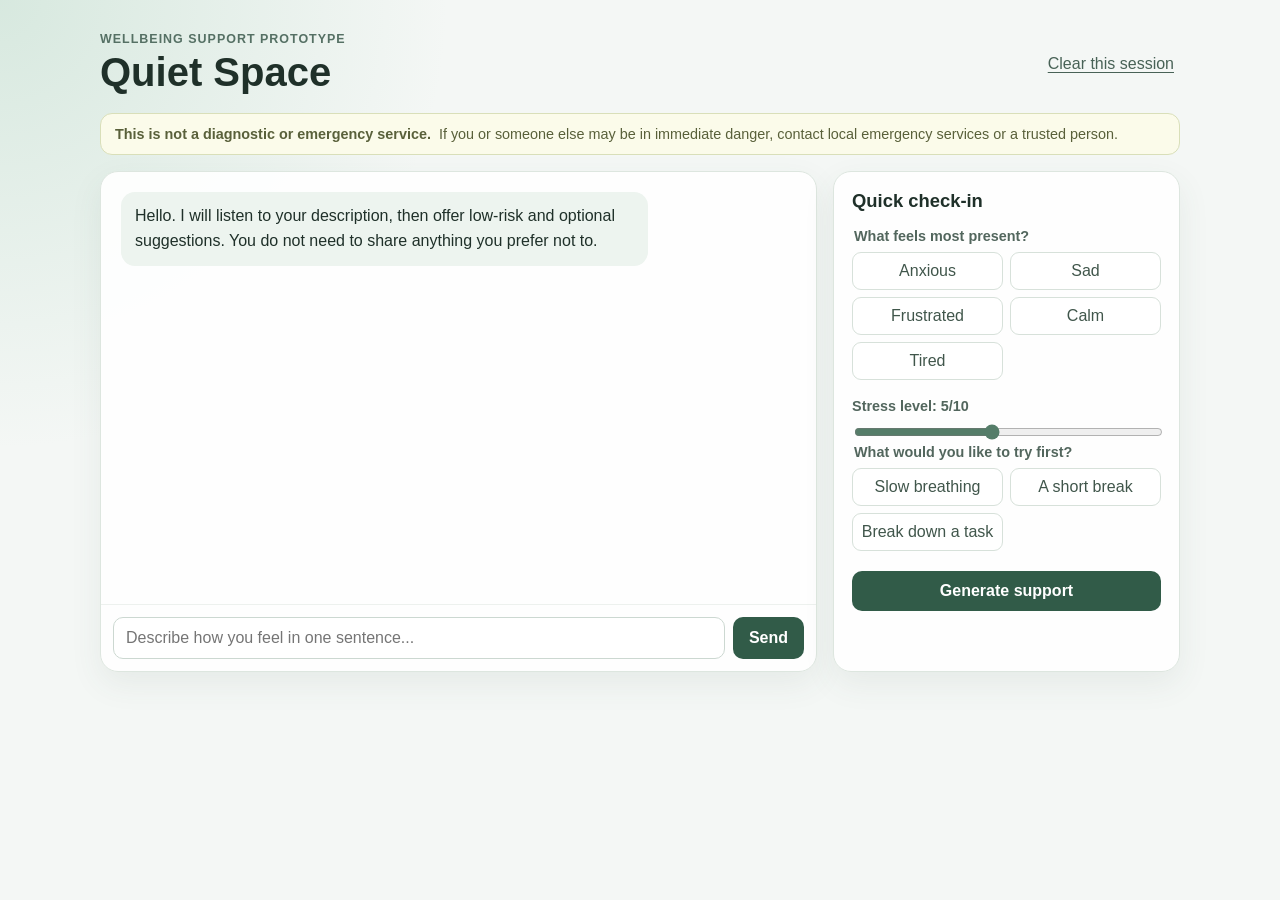
==== index.html @ 5b4cbbc3 "Add Quiet Space prototype and draft assignment report Co-authored-by: Copilot <223556219+Copilot@use" ====
<!doctype html>
<html lang="en">
  <head>
    <meta charset="UTF-8" />
    <meta name="viewport" content="width=device-width, initial-scale=1.0" />
    <meta name="theme-color" content="#f4f7f5" />
    <title>Quiet Space - Wellbeing Support Prototype</title>
    <link rel="stylesheet" href="styles.css" />
  </head>
  <body>
    <main class="app-shell">
      <header class="topbar">
        <div>
          <p class="eyebrow">Wellbeing support prototype</p>
          <h1>Quiet Space</h1>
        </div>
        <button id="resetButton" class="text-button" type="button">Clear this session</button>
      </header>

      <aside class="notice" aria-label="Safety notice">
        <strong>This is not a diagnostic or emergency service.</strong>
        <span>If you or someone else may be in immediate danger, contact local emergency services or a trusted person.</span>
      </aside>

      <section class="workspace">
        <div class="chat-panel">
          <div id="chatLog" class="chat-log" aria-live="polite"></div>

          <form id="chatForm" class="chat-form">
            <label class="sr-only" for="messageInput">Describe how you feel</label>
            <input
              id="messageInput"
              name="message"
              type="text"
              autocomplete="off"
              placeholder="Describe how you feel in one sentence..."
            />
            <button type="submit">Send</button>
          </form>
        </div>

        <aside class="check-in-panel" aria-label="Quick check-in">
          <h2>Quick check-in</h2>

          <fieldset>
            <legend>What feels most present?</legend>
            <div id="emotionOptions" class="choice-grid">
              <button type="button" data-emotion="Anxious" aria-pressed="false">Anxious</button>
              <button type="button" data-emotion="Sad" aria-pressed="false">Sad</button>
              <button type="button" data-emotion="Frustrated" aria-pressed="false">Frustrated</button>
              <button type="button" data-emotion="Calm" aria-pressed="false">Calm</button>
              <button type="button" data-emotion="Tired" aria-pressed="false">Tired</button>
            </div>
          </fieldset>

          <label class="range-label" for="stressRange">
            Stress level: <strong id="stressValue">5</strong>/10
          </label>
          <input id="stressRange" type="range" min="1" max="10" value="5" />

          <fieldset>
            <legend>What would you like to try first?</legend>
            <div id="actionOptions" class="choice-grid">
              <button type="button" data-action="Breathe" aria-pressed="false">Slow breathing</button>
              <button type="button" data-action="Rest" aria-pressed="false">A short break</button>
              <button type="button" data-action="Task" aria-pressed="false">Break down a task</button>
            </div>
          </fieldset>

          <button id="checkInButton" class="primary-button" type="button">
            Generate support
          </button>
        </aside>
      </section>

      <section id="exerciseCard" class="exercise-card" hidden>
        <div>
          <p class="eyebrow">Current exercise</p>
          <h2 id="exerciseTitle">Slow breathing</h2>
          <p id="exerciseText">Inhale for 4 seconds, pause for 2, and exhale for 6.</p>
        </div>
        <button id="exerciseButton" type="button">Start timer</button>
      </section>
    </main>

    <script src="app.js"></script>
  </body>
</html>
---- styles.css ----
:root {
  color: #1f3029;
  background: #eef3ef;
  font-family: "Segoe UI", "Microsoft YaHei", sans-serif;
  font-synthesis: none;
}

* {
  box-sizing: border-box;
}

body {
  margin: 0;
  min-width: 320px;
  min-height: 100vh;
  background:
    radial-gradient(circle at top left, rgba(180, 215, 196, 0.45), transparent 28rem),
    #f4f7f5;
}

button,
input {
  font: inherit;
}

button {
  cursor: pointer;
}

.app-shell {
  width: min(1080px, calc(100% - 32px));
  margin: 0 auto;
  padding: 32px 0;
}

.topbar {
  display: flex;
  align-items: center;
  justify-content: space-between;
  margin-bottom: 18px;
}

.topbar h1,
.exercise-card h2,
.check-in-panel h2 {
  margin: 0;
}

.topbar h1 {
  font-size: clamp(1.75rem, 4vw, 2.5rem);
}

.eyebrow {
  margin: 0 0 4px;
  color: #557064;
  font-size: 0.78rem;
  font-weight: 700;
  letter-spacing: 0.08em;
  text-transform: uppercase;
}

.text-button {
  border: 0;
  color: #486256;
  background: transparent;
  text-decoration: underline;
  text-underline-offset: 3px;
}

.notice {
  display: flex;
  gap: 8px;
  margin-bottom: 16px;
  padding: 12px 14px;
  border: 1px solid #d9dfb9;
  border-radius: 12px;
  background: #fbfbea;
  color: #59603a;
  font-size: 0.9rem;
}

.workspace {
  display: grid;
  grid-template-columns: minmax(0, 1.55fr) minmax(240px, 0.75fr);
  gap: 16px;
}

.chat-panel,
.check-in-panel,
.exercise-card {
  border: 1px solid #dde6df;
  border-radius: 18px;
  background: rgba(255, 255, 255, 0.92);
  box-shadow: 0 12px 32px rgba(59, 85, 72, 0.08);
}

.chat-panel {
  display: grid;
  grid-template-rows: minmax(360px, 48vh) auto;
  overflow: hidden;
}

.chat-log {
  overflow-y: auto;
  padding: 20px;
}

.message {
  max-width: 78%;
  margin-bottom: 12px;
  padding: 12px 14px;
  border-radius: 14px;
  line-height: 1.55;
  white-space: pre-line;
}

.message.assistant {
  margin-right: auto;
  background: #edf4ef;
}

.message.user {
  margin-left: auto;
  background: #315b48;
  color: white;
}

.chat-form {
  display: grid;
  grid-template-columns: 1fr auto;
  gap: 8px;
  padding: 12px;
  border-top: 1px solid #edf1ee;
}

.chat-form input {
  min-width: 0;
  border: 1px solid #ccd8d1;
  border-radius: 10px;
  padding: 11px 12px;
  outline: none;
}

.chat-form input:focus {
  border-color: #668b78;
  box-shadow: 0 0 0 3px rgba(102, 139, 120, 0.12);
}

.chat-form button,
.exercise-card button,
.primary-button {
  border: 0;
  border-radius: 10px;
  padding: 11px 16px;
  background: #315b48;
  color: white;
  font-weight: 700;
}

.check-in-panel {
  padding: 18px;
}

.check-in-panel h2 {
  margin-bottom: 16px;
  font-size: 1.15rem;
}

fieldset {
  margin: 0 0 18px;
  padding: 0;
  border: 0;
}

legend,
.range-label {
  display: block;
  margin-bottom: 8px;
  color: #52665d;
  font-size: 0.9rem;
  font-weight: 700;
}

.choice-grid {
  display: grid;
  grid-template-columns: repeat(2, 1fr);
  gap: 7px;
}

.choice-grid button {
  border: 1px solid #d7e1da;
  border-radius: 9px;
  padding: 9px 6px;
  background: #fff;
  color: #40564b;
}

.choice-grid button.selected {
  border-color: #668b78;
  background: #eaf2ed;
  color: #254936;
  box-shadow: inset 0 0 0 1px #668b78;
}

input[type="range"] {
  width: 100%;
  accent-color: #557d69;
}

.primary-button {
  width: 100%;
  margin-top: 2px;
}

.exercise-card {
  display: flex;
  align-items: center;
  justify-content: space-between;
  gap: 16px;
  margin-top: 16px;
  padding: 16px 18px;
}

.exercise-card[hidden] {
  display: none;
}

.exercise-card p:not(.eyebrow) {
  margin: 6px 0 0;
  color: #577065;
}

.sr-only {
  position: absolute;
  width: 1px;
  height: 1px;
  padding: 0;
  margin: -1px;
  overflow: hidden;
  clip: rect(0, 0, 0, 0);
  white-space: nowrap;
  border: 0;
}

@media (max-width: 760px) {
  .app-shell {
    width: min(100% - 20px, 1080px);
    padding-top: 18px;
  }

  .workspace {
    grid-template-columns: 1fr;
  }

  .chat-panel {
    grid-template-rows: minmax(300px, 44vh) auto;
  }

  .notice,
  .exercise-card {
    align-items: flex-start;
  }

  .notice {
    flex-direction: column;
  }

  .exercise-card {
    flex-direction: column;
  }

  .exercise-card button {
    width: 100%;
  }
}
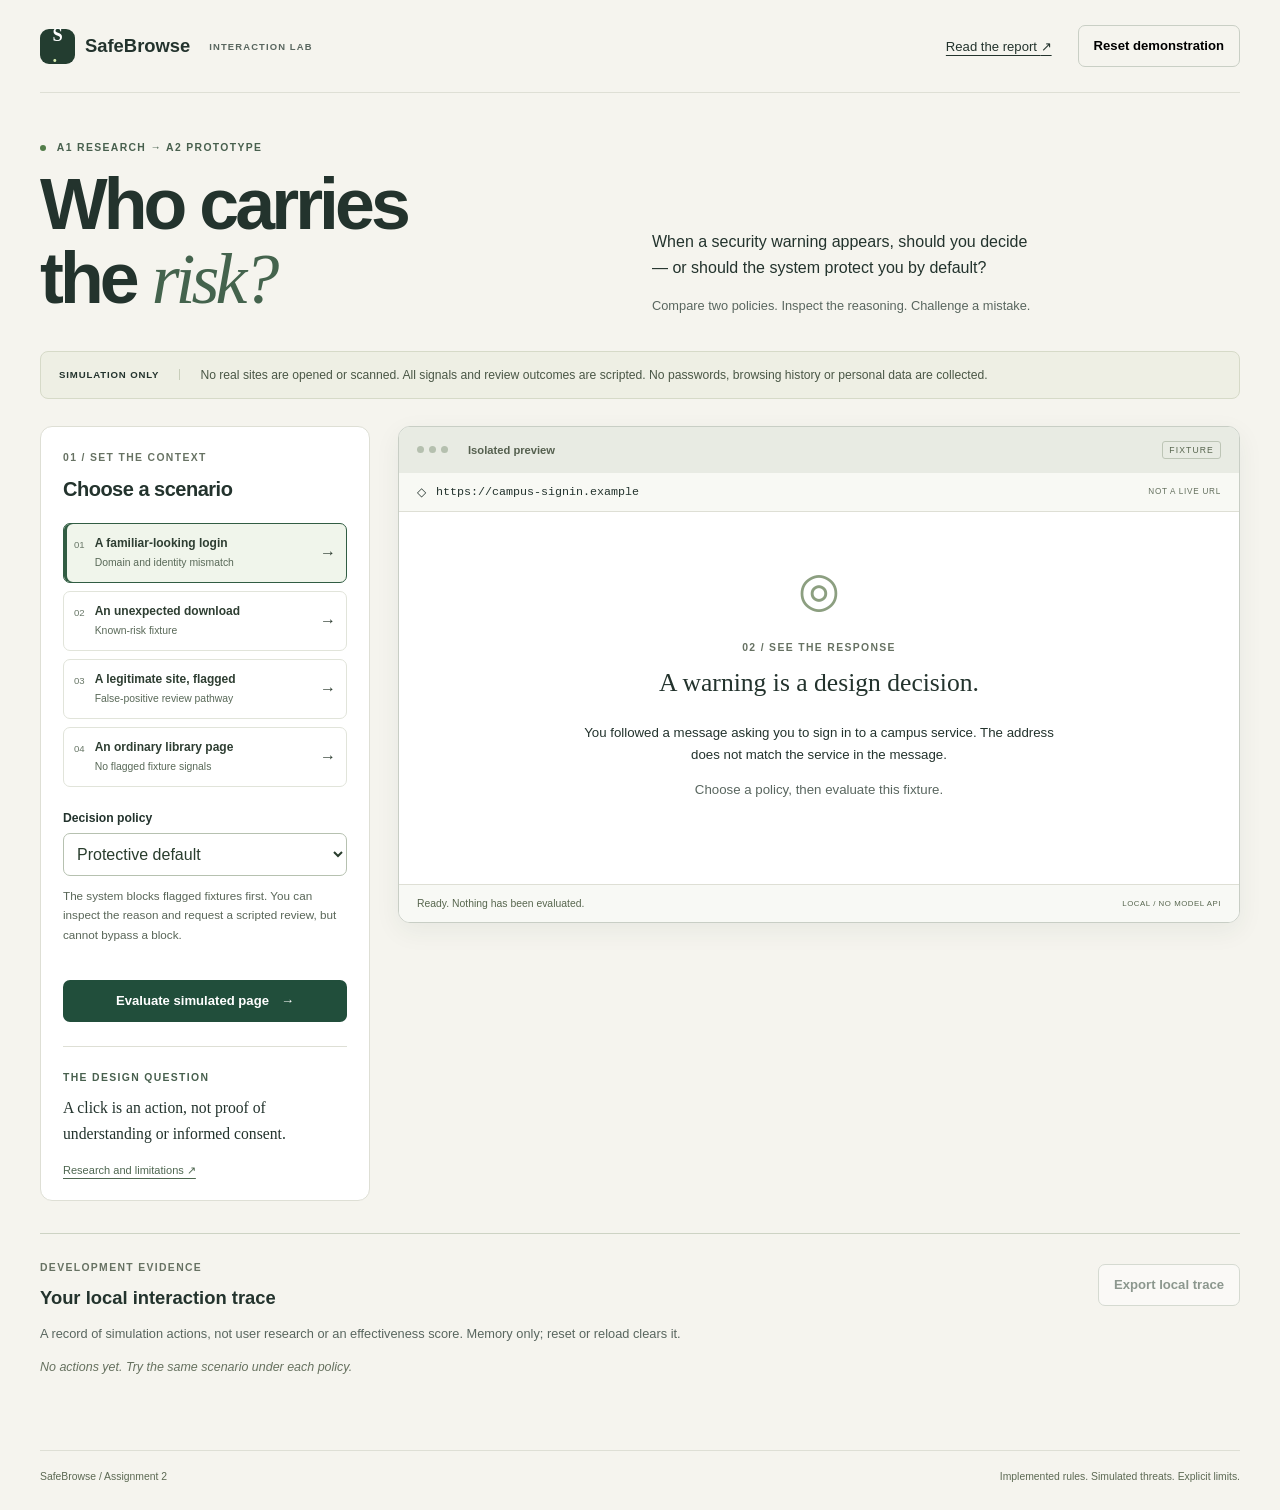
==== commit e11cdf73: "Align A2 with A1 through explainable SafeBrowse warning simulation Implement two policies, four fixt" ====
--- a/index.html
+++ b/index.html
@@ -2,87 +2,147 @@
 <html lang="en">
   <head>
     <meta charset="UTF-8" />
-    <meta name="viewport" content="width=device-width, initial-scale=1.0" />
-    <meta name="theme-color" content="#f4f7f5" />
-    <title>Quiet Space - Wellbeing Support Prototype</title>
+    <meta name="viewport" content="width=device-width, initial-scale=1" />
+    <meta name="theme-color" content="#172720" />
+    <title>SafeBrowse | Who carries the risk?</title>
+    <link rel="icon" href="data:," />
     <link rel="stylesheet" href="styles.css" />
+    <script src="app.js" defer></script>
   </head>
   <body>
-    <main class="app-shell">
-      <header class="topbar">
-        <div>
-          <p class="eyebrow">Wellbeing support prototype</p>
-          <h1>Quiet Space</h1>
+    <a class="skip-link" href="#simulation">Skip to simulation</a>
+    <header class="masthead">
+      <a class="brand" href="index.html" aria-label="SafeBrowse home">
+        <span class="brand-mark" aria-hidden="true">S<span>.</span></span>
+        SafeBrowse <span class="prototype-tag">INTERACTION LAB</span>
+      </a>
+      <nav aria-label="Project">
+        <a href="report.html">Read the report <span aria-hidden="true">&#8599;</span></a>
+        <button id="resetButton" class="button subtle" type="button">Reset demonstration</button>
+      </nav>
+    </header>
+
+    <main>
+      <section class="intro">
+        <p class="eyebrow"><span class="live-dot" aria-hidden="true"></span> A1 RESEARCH → A2 PROTOTYPE</p>
+        <h1>Who carries<br />the <em>risk?</em></h1>
+        <div class="intro-description">
+          <p>When a security warning appears, should you decide<br class="desktop-break" /> &mdash; or should the system protect you by default?</p>
+          <p class="muted">Compare two policies. Inspect the reasoning. Challenge a mistake.</p>
         </div>
-        <button id="resetButton" class="text-button" type="button">Clear this session</button>
-      </header>
+      </section>
 
-      <aside class="notice" aria-label="Safety notice">
-        <strong>This is not a diagnostic or emergency service.</strong>
-        <span>If you or someone else may be in immediate danger, contact local emergency services or a trusted person.</span>
+      <aside class="simulation-notice">
+        <span class="notice-label">SIMULATION ONLY</span>
+        <p>No real sites are opened or scanned. All signals and review outcomes are scripted.
+          No passwords, browsing history or personal data are collected.</p>
       </aside>
 
-      <section class="workspace">
-        <div class="chat-panel">
-          <div id="chatLog" class="chat-log" aria-live="polite"></div>
+      <section id="simulation" class="lab-grid" aria-label="Security warning simulation" tabindex="-1">
+        <aside class="control-panel">
+          <p class="step-label">01 / SET THE CONTEXT</p>
+          <h2>Choose a scenario</h2>
+          <div class="scenario-list" role="group" aria-label="Scenario fixtures">
+            <button type="button" class="scenario selected" data-scenario="phishing" aria-pressed="true">
+              <span class="scenario-number">01</span><span><strong>A familiar-looking login</strong><small>Domain and identity mismatch</small></span><span aria-hidden="true">&#8594;</span>
+            </button>
+            <button type="button" class="scenario" data-scenario="malware" aria-pressed="false">
+              <span class="scenario-number">02</span><span><strong>An unexpected download</strong><small>Known-risk fixture</small></span><span aria-hidden="true">&#8594;</span>
+            </button>
+            <button type="button" class="scenario" data-scenario="uncertain" aria-pressed="false">
+              <span class="scenario-number">03</span><span><strong>A legitimate site, flagged</strong><small>False-positive review pathway</small></span><span aria-hidden="true">&#8594;</span>
+            </button>
+            <button type="button" class="scenario" data-scenario="benign" aria-pressed="false">
+              <span class="scenario-number">04</span><span><strong>An ordinary library page</strong><small>No flagged fixture signals</small></span><span aria-hidden="true">&#8594;</span>
+            </button>
+          </div>
+          <label for="policySelect" class="field-label">Decision policy</label>
+          <select id="policySelect">
+            <option value="protective">Protective default</option>
+            <option value="guided">Guided user choice</option>
+          </select>
+          <p id="policyDescription" class="policy-description"></p>
+          <button id="evaluateButton" type="button" class="button primary wide">Evaluate simulated page <span aria-hidden="true">&#8594;</span></button>
+          <div class="research-note">
+            <span class="eyebrow">THE DESIGN QUESTION</span>
+            <p>A click is an action, not proof of understanding or informed consent.</p>
+            <a href="report.html#references">Research and limitations &#8599;</a>
+          </div>
+        </aside>
 
-          <form id="chatForm" class="chat-form">
-            <label class="sr-only" for="messageInput">Describe how you feel</label>
-            <input
-              id="messageInput"
-              name="message"
-              type="text"
-              autocomplete="off"
-              placeholder="Describe how you feel in one sentence..."
-            />
-            <button type="submit">Send</button>
-          </form>
+        <div class="simulation-column">
+          <section class="browser-frame" aria-label="Simulated browser">
+            <div class="browser-chrome">
+              <div class="window-dots" aria-hidden="true"><i></i><i></i><i></i></div>
+              <span class="browser-tab">Isolated preview</span>
+              <span class="fixture-badge">FIXTURE</span>
+            </div>
+            <div class="address-row"><span aria-hidden="true">&#9671;</span><span id="simulatedUrl"></span><span class="address-label">NOT A LIVE URL</span></div>
+            <div class="browser-content">
+              <div id="idlePanel" class="idle-panel">
+                <span class="large-symbol" aria-hidden="true">&#9678;</span>
+                <p class="step-label">02 / SEE THE RESPONSE</p>
+                <h2>A warning is a design decision.</h2>
+                <p id="scenarioTask"></p>
+                <p class="muted">Choose a policy, then evaluate this fixture.</p>
+              </div>
+              <section id="decisionPanel" class="decision" aria-labelledby="decisionTitle" hidden>
+                <span id="decisionBadge" class="decision-badge"></span>
+                <h2 id="decisionTitle" tabindex="-1"></h2>
+                <p id="decisionSummary"></p>
+                <details id="reasonDetails">
+                  <summary>Why this decision?</summary>
+                  <p id="ruleExplanation"></p>
+                  <ul id="evidenceList"></ul>
+                  <p class="muted">Fixture signals are authored examples, not live security evidence. No confidence score is inferred.</p>
+                </details>
+                <div id="decisionActions" class="action-row"></div>
+              </section>
+              <section id="reviewPanel" class="review-panel" aria-label="Simulated review" hidden>
+                <p class="step-label">RECOURSE / SCRIPTED, NOT A LIVE SERVICE</p>
+                <h3 id="reviewStatus" tabindex="-1"></h3>
+                <p id="reviewExplanation"></p>
+                <div id="reviewActions" class="action-row"></div>
+              </section>
+              <section id="preview" class="preview-panel" aria-label="Internal page preview" hidden>
+                <span class="decision-badge safe">INTERNAL PREVIEW ONLY</span>
+                <h3 id="previewTitle"></h3>
+                <p id="previewText"></p>
+                <p class="muted">No real website is opened. No login, download or external connection is available.</p>
+              </section>
+            </div>
+            <div class="browser-footer"><span id="statusLine" role="status">Ready. Nothing has been evaluated.</span><span>LOCAL / NO MODEL API</span></div>
+          </section>
+
+          <section id="understandingPanel" class="understanding-panel" aria-labelledby="understandingTitle" hidden>
+            <div class="section-heading"><span class="step-label">03 / REFLECT, NOT JUST CLICK</span><span class="optional-tag">OPTIONAL</span></div>
+            <h2 id="understandingTitle">What does this decision tell you?</h2>
+            <form id="understandingForm">
+              <fieldset>
+                <legend class="sr-only">Choose the best explanation</legend>
+                <label><input type="radio" name="understanding" value="careless" /> It proves the visitor was careless.</label>
+                <label><input type="radio" name="understanding" value="fixture" /> A fixture rule flagged a risk; this is not proof of harm.</label>
+                <label><input type="radio" name="understanding" value="guarantee" /> The system can guarantee whether a website is safe.</label>
+              </fieldset>
+              <button type="submit" class="button secondary">Check understanding</button>
+            </form>
+            <p id="understandingFeedback" role="status"></p>
+            <p class="muted">This demonstrates feedback design, not a validated measure of comprehension. You can always return to safety without answering.</p>
+          </section>
         </div>
-
-        <aside class="check-in-panel" aria-label="Quick check-in">
-          <h2>Quick check-in</h2>
-
-          <fieldset>
-            <legend>What feels most present?</legend>
-            <div id="emotionOptions" class="choice-grid">
-              <button type="button" data-emotion="Anxious" aria-pressed="false">Anxious</button>
-              <button type="button" data-emotion="Sad" aria-pressed="false">Sad</button>
-              <button type="button" data-emotion="Frustrated" aria-pressed="false">Frustrated</button>
-              <button type="button" data-emotion="Calm" aria-pressed="false">Calm</button>
-              <button type="button" data-emotion="Tired" aria-pressed="false">Tired</button>
-            </div>
-          </fieldset>
-
-          <label class="range-label" for="stressRange">
-            Stress level: <strong id="stressValue">5</strong>/10
-          </label>
-          <input id="stressRange" type="range" min="1" max="10" value="5" />
-
-          <fieldset>
-            <legend>What would you like to try first?</legend>
-            <div id="actionOptions" class="choice-grid">
-              <button type="button" data-action="Breathe" aria-pressed="false">Slow breathing</button>
-              <button type="button" data-action="Rest" aria-pressed="false">A short break</button>
-              <button type="button" data-action="Task" aria-pressed="false">Break down a task</button>
-            </div>
-          </fieldset>
-
-          <button id="checkInButton" class="primary-button" type="button">
-            Generate support
-          </button>
-        </aside>
       </section>
 
-      <section id="exerciseCard" class="exercise-card" hidden>
-        <div>
-          <p class="eyebrow">Current exercise</p>
-          <h2 id="exerciseTitle">Slow breathing</h2>
-          <p id="exerciseText">Inhale for 4 seconds, pause for 2, and exhale for 6.</p>
+      <section class="trace-panel" aria-labelledby="traceTitle">
+        <div class="section-heading">
+          <div><p class="step-label">DEVELOPMENT EVIDENCE</p><h2 id="traceTitle">Your local interaction trace</h2></div>
+          <button id="exportButton" class="button secondary" type="button" disabled>Export local trace</button>
         </div>
-        <button id="exerciseButton" type="button">Start timer</button>
+        <p class="muted">A record of simulation actions, not user research or an effectiveness score. Memory only; reset or reload clears it.</p>
+        <p id="emptyTrace">No actions yet. Try the same scenario under each policy.</p>
+        <ol id="eventList" class="event-list" aria-label="Simulation events"></ol>
       </section>
+      <noscript><p class="simulation-notice">JavaScript is required for this local simulation. The report remains readable without it.</p></noscript>
     </main>
-
-    <script src="app.js"></script>
+    <footer class="page-footer"><span>SafeBrowse / Assignment 2</span><span>Implemented rules. Simulated threats. Explicit limits.</span></footer>
   </body>
 </html>
--- a/styles.css
+++ b/styles.css
@@ -1,275 +1,156 @@
 :root {
-  color: #1f3029;
-  background: #eef3ef;
-  font-family: "Segoe UI", "Microsoft YaHei", sans-serif;
+  font-family: "Segoe UI", Arial, sans-serif;
+  color: #23332d;
+  background: #f5f4ee;
   font-synthesis: none;
+  --green: #214e3b;
+  --muted: #59665f;
+  --line: #dedfd5;
 }
-
-* {
-  box-sizing: border-box;
+* { box-sizing: border-box; }
+[hidden] { display: none !important; }
+body { margin: 0; min-width: 320px; }
+button, select, input { font: inherit; }
+button, select, summary { cursor: pointer; }
+a { color: inherit; text-underline-offset: 4px; }
+button, a, select, input, summary { -webkit-tap-highlight-color: transparent; }
+:focus-visible { outline: 3px solid #5368bc; outline-offset: 4px; }
+h1, h2, h3, p { margin-top: 0; }
+h2 { font-size: 1.15rem; line-height: 1.35; }
+p { line-height: 1.65; }
+.masthead, main, .page-footer { width: min(1280px, calc(100% - 80px)); margin-inline: auto; }
+.masthead { display: flex; justify-content: space-between; align-items: center; padding-block: 25px; border-bottom: 1px solid var(--line); gap: 20px; }
+.brand { display: flex; align-items: center; gap: 10px; text-decoration: none; font-size: 1.15rem; font-weight: 750; }
+.brand-mark { display: grid; place-content: center; background: #233d30; color: #fff; width: 35px; height: 35px; border-radius: 9px; font-family: Georgia, serif; }
+.brand-mark span { display: inline; color: #d7ecb1; }
+.prototype-tag { margin-left: 9px; color: var(--muted); font-size: .59rem; letter-spacing: .12em; font-weight: 600; }
+nav { display: flex; align-items: center; gap: 26px; font-size: .82rem; }
+.button { display: inline-flex; align-items: center; justify-content: center; gap: 12px; min-height: 42px; padding: 10px 15px; border: 1px solid transparent; border-radius: 7px; font-size: .82rem; font-weight: 650; line-height: 1.4; text-align: center; }
+.primary { background: var(--green); color: #fff; }
+.primary:hover { background: #173c2c; }
+.secondary { background: #fff; border-color: #b7c1b6; color: #263d30; }
+.secondary:hover { background: #f0f3eb; }
+.subtle { background: transparent; border-color: #c9cfc5; }
+.button:disabled { opacity: .5; cursor: not-allowed; }
+.wide { width: 100%; }
+.intro { display: grid; grid-template-columns: 1fr 1fr; column-gap: 24px; padding: 46px 0 34px; align-items: end; }
+.eyebrow, .step-label { font-size: .65rem; font-weight: 700; letter-spacing: .13em; }
+.eyebrow { grid-column: 1 / -1; color: #48604e; }
+.live-dot { display: inline-block; width: 6px; height: 6px; background: #527d49; border-radius: 50%; margin-right: 7px; }
+h1 { font-size: clamp(3rem, 5.6vw, 5rem); letter-spacing: -.055em; line-height: 1.04; font-weight: 550; margin-bottom: 0; }
+h1 em { font-family: Georgia, serif; font-weight: 400; color: #44634d; }
+.intro-description { padding-bottom: 1px; }
+.intro-description > p:first-child { font-size: 1rem; line-height: 1.6; margin-bottom: 14px; }
+.muted { color: var(--muted); font-size: .8rem; }
+.intro-description .muted { margin: 0; }
+.simulation-notice { display: flex; gap: 20px; align-items: center; border: 1px solid #d6dac8; background: #eeefe4; border-radius: 8px; padding: 13px 18px; margin-bottom: 27px; }
+.simulation-notice p { margin: 0; color: #4a5746; font-size: .76rem; }
+.notice-label { flex-shrink: 0; font-size: .6rem; letter-spacing: .09em; font-weight: 800; border-right: 1px solid #c8ceba; padding-right: 20px; }
+.lab-grid { display: grid; grid-template-columns: 330px minmax(0, 1fr); gap: 28px; align-items: start; scroll-margin-top: 20px; }
+.control-panel { padding: 22px; background: #fff; border: 1px solid var(--line); border-radius: 12px; }
+.step-label { color: #677263; margin-bottom: 10px; }
+.control-panel h2 { font-size: 1.25rem; margin-bottom: 20px; letter-spacing: -.025em; }
+.scenario-list { display: grid; gap: 8px; }
+.scenario { display: flex; align-items: center; gap: 10px; text-align: left; width: 100%; border: 1px solid #e1e4da; border-radius: 7px; background: #fff; color: #2e3e32; padding: 12px 10px; }
+.scenario:hover { background: #f7f8f3; }
+.scenario.selected { border-color: #315d43; background: #f0f5eb; box-shadow: inset 3px 0 #315d43; }
+.scenario-number { font-size: .6rem; color: #6a7969; align-self: flex-start; margin-top: 3px; }
+.scenario strong { font-size: .75rem; font-weight: 650; display: block; }
+.scenario small { font-size: .65rem; color: #596958; display: block; margin-top: 5px; line-height: 1.45; }
+.scenario > span:last-child { margin-left: auto; }
+.field-label { display: block; font-size: .76rem; font-weight: 650; margin: 24px 0 8px; }
+select { width: 100%; padding: 11px 9px; border: 1px solid #b6c1b0; border-radius: 7px; color: #293d2d; background: white; }
+.policy-description { font-size: .73rem; color: #596658; min-height: 77px; margin: 10px 0 17px; }
+.research-note { border-top: 1px solid var(--line); margin-top: 24px; padding-top: 20px; }
+.research-note p { font-family: Georgia, serif; font-size: .98rem; margin: 10px 0 13px; }
+.research-note a { font-size: .69rem; color: #4e6750; }
+.simulation-column { min-width: 0; }
+.browser-frame { border: 1px solid #c8cec5; border-radius: 12px; overflow: hidden; background: #fff; box-shadow: 0 8px 26px #213c2910; }
+.browser-chrome { display: flex; align-items: center; gap: 20px; padding: 14px 18px; background: #e8ebe3; }
+.window-dots { display: flex; gap: 5px; }
+.window-dots i { width: 7px; height: 7px; border-radius: 50%; background: #b5c0af; }
+.browser-tab { font-size: .7rem; font-weight: 650; color: #55604f; }
+.fixture-badge { margin-left: auto; font-size: .54rem; letter-spacing: .13em; color: #58664f; border: 1px solid #bdc5b6; padding: 3px 6px; border-radius: 3px; }
+.address-row { display: flex; align-items: center; gap: 10px; background: #f8f9f4; padding: 12px 18px; border-bottom: 1px solid var(--line); font-size: .73rem; }
+#simulatedUrl { font-family: Consolas, monospace; overflow-wrap: anywhere; min-width: 0; }
+.address-label { margin-left: auto; font-size: .51rem; letter-spacing: .09em; white-space: nowrap; color: #64705e; }
+.browser-content { padding: 32px; min-height: 372px; }
+.idle-panel { text-align: center; max-width: 470px; margin: 12px auto; }
+.large-symbol { display: block; font-size: 3rem; line-height: 1.4; color: #8c9f80; margin-bottom: 16px; }
+.idle-panel h2 { font-family: Georgia, serif; font-size: 1.6rem; font-weight: 400; }
+.idle-panel > p:not(.step-label) { font-size: .83rem; }
+.decision-badge { display: inline-block; background: #f1e7d4; color: #775516; padding: 5px 8px; border-radius: 4px; font-size: .58rem; font-weight: 800; letter-spacing: .08em; }
+.decision h2 { font-size: clamp(1.45rem, 2.8vw, 1.9rem); letter-spacing: -.035em; margin: 16px 0 12px; }
+.decision > p { font-size: .86rem; color: #53604e; }
+.decision[data-kind="block"] .decision-badge { background: #f6e5de; color: #8c3d25; }
+.decision[data-kind="allow"] .decision-badge, .safe { background: #e3eedb; color: #355829; }
+details { border: 1px solid #dfe3d7; border-radius: 6px; background: #f9faf6; margin: 20px 0; padding: 13px 15px; }
+summary { font-size: .78rem; font-weight: 700; color: #355334; }
+details p, details li { font-size: .76rem; line-height: 1.6; }
+details p { margin-block: 12px; }
+details ul { padding-left: 20px; }
+details li { margin-bottom: 7px; }
+.action-row { display: flex; flex-wrap: wrap; gap: 9px; margin-top: 18px; }
+.review-panel { background: #f2f1e9; border-left: 3px solid #8e9164; margin-top: 25px; padding: 18px; }
+.review-panel h3 { font-size: 1rem; margin-bottom: 9px; }
+.review-panel > p:not(.step-label) { font-size: .8rem; }
+.preview-panel { margin-top: 22px; padding: 20px; border: 1px dashed #91a47f; border-radius: 6px; }
+.preview-panel h3 { margin-top: 14px; font-family: Georgia, serif; font-size: 1.25rem; font-weight: 400; }
+.preview-panel p { font-size: .8rem; }
+.browser-footer { display: flex; justify-content: space-between; align-items: center; gap: 14px; padding: 13px 18px; border-top: 1px solid var(--line); background: #f8f9f5; font-size: .65rem; color: #57664e; }
+.browser-footer > span:last-child { font-size: .49rem; letter-spacing: .07em; white-space: nowrap; }
+.understanding-panel { padding: 23px 25px; background: #eeeee5; border: 1px solid #dedfcf; border-radius: 10px; margin-top: 18px; }
+.section-heading { display: flex; align-items: center; justify-content: space-between; gap: 15px; }
+.optional-tag { font-size: .53rem; font-weight: 750; letter-spacing: .1em; color: #64705c; }
+.understanding-panel h2 { font-size: 1rem; margin-block: 5px 14px; }
+fieldset { border: 0; padding: 0; margin: 0 0 14px; min-width: 0; }
+fieldset label { display: flex; align-items: flex-start; gap: 9px; padding: 8px 0; font-size: .77rem; line-height: 1.5; cursor: pointer; }
+input[type="radio"] { accent-color: var(--green); flex-shrink: 0; margin-top: 3px; }
+#understandingFeedback { font-size: .8rem; font-weight: 600; margin-top: 15px; }
+.understanding-panel > .muted { margin-bottom: 0; font-size: .7rem; }
+.trace-panel { margin: 32px 0; padding: 25px 0; border-top: 1px solid #cdd3c4; }
+.trace-panel h2 { font-size: 1.15rem; margin-bottom: 0; }
+.trace-panel > .muted { max-width: 750px; margin-top: 12px; }
+#emptyTrace { color: #66715f; font-size: .78rem; font-style: italic; }
+.event-list { padding: 0; list-style: none; }
+.event-list li { display: flex; gap: 15px; padding: 10px 0; border-bottom: 1px solid #e0e3d8; font-size: .74rem; line-height: 1.6; }
+.event-number { font-family: Consolas, monospace; color: #65795b; }
+.page-footer { display: flex; justify-content: space-between; gap: 16px; border-top: 1px solid var(--line); padding-block: 20px 28px; font-size: .65rem; color: #5c6953; }
+.skip-link { position: absolute; top: -100px; left: 20px; padding: 12px; background: #fff; z-index: 20; }
+.skip-link:focus { top: 10px; }
+.sr-only { position: absolute; width: 1px; height: 1px; overflow: hidden; clip: rect(0,0,0,0); white-space: nowrap; }
+@media (max-width: 1050px) {
+  .masthead, main, .page-footer { width: calc(100% - 40px); }
+  .lab-grid { grid-template-columns: 290px minmax(0, 1fr); gap: 18px; }
+  .control-panel { padding: 17px; }
+  .browser-content { padding: 25px; }
+  .prototype-tag { display: none; }
+  .address-label { display: none; }
 }
-
-body {
-  margin: 0;
-  min-width: 320px;
-  min-height: 100vh;
-  background:
-    radial-gradient(circle at top left, rgba(180, 215, 196, 0.45), transparent 28rem),
-    #f4f7f5;
+@media (max-width: 760px) {
+  .masthead { flex-wrap: wrap; padding-block: 18px; }
+  nav { width: 100%; justify-content: space-between; gap: 10px; }
+  .intro { grid-template-columns: 1fr; padding: 30px 0 25px; }
+  h1 { margin-bottom: 22px; }
+  .desktop-break { display: none; }
+  .intro-description > p:first-child { font-size: .9rem; }
+  .simulation-notice { align-items: flex-start; flex-direction: column; gap: 8px; padding: 14px; }
+  .notice-label { border: 0; }
+  .lab-grid { grid-template-columns: 1fr; }
+  .scenario-list { grid-template-columns: 1fr 1fr; gap: 7px; }
+  .scenario { padding: 11px 9px; }
+  .scenario > span:last-child { display: none; }
+  .policy-description { min-height: 0; }
+  .research-note { display: none; }
+  .browser-content { padding: 22px 18px; min-height: 310px; }
+  .browser-footer { align-items: flex-start; flex-direction: column; gap: 6px; }
+  .trace-panel .section-heading { align-items: flex-start; flex-direction: column; }
+  .understanding-panel { padding: 20px 16px; }
+  .page-footer { flex-direction: column; gap: 8px; }
 }
-
-button,
-input {
-  font: inherit;
+@media (max-width: 380px) {
+  .masthead, main, .page-footer { width: calc(100% - 24px); }
+  .scenario-list { grid-template-columns: 1fr; }
+  .action-row { flex-direction: column; }
+  .action-row .button { width: 100%; }
 }
-
-button {
-  cursor: pointer;
-}
-
-.app-shell {
-  width: min(1080px, calc(100% - 32px));
-  margin: 0 auto;
-  padding: 32px 0;
-}
-
-.topbar {
-  display: flex;
-  align-items: center;
-  justify-content: space-between;
-  margin-bottom: 18px;
-}
-
-.topbar h1,
-.exercise-card h2,
-.check-in-panel h2 {
-  margin: 0;
-}
-
-.topbar h1 {
-  font-size: clamp(1.75rem, 4vw, 2.5rem);
-}
-
-.eyebrow {
-  margin: 0 0 4px;
-  color: #557064;
-  font-size: 0.78rem;
-  font-weight: 700;
-  letter-spacing: 0.08em;
-  text-transform: uppercase;
-}
-
-.text-button {
-  border: 0;
-  color: #486256;
-  background: transparent;
-  text-decoration: underline;
-  text-underline-offset: 3px;
-}
-
-.notice {
-  display: flex;
-  gap: 8px;
-  margin-bottom: 16px;
-  padding: 12px 14px;
-  border: 1px solid #d9dfb9;
-  border-radius: 12px;
-  background: #fbfbea;
-  color: #59603a;
-  font-size: 0.9rem;
-}
-
-.workspace {
-  display: grid;
-  grid-template-columns: minmax(0, 1.55fr) minmax(240px, 0.75fr);
-  gap: 16px;
-}
-
-.chat-panel,
-.check-in-panel,
-.exercise-card {
-  border: 1px solid #dde6df;
-  border-radius: 18px;
-  background: rgba(255, 255, 255, 0.92);
-  box-shadow: 0 12px 32px rgba(59, 85, 72, 0.08);
-}
-
-.chat-panel {
-  display: grid;
-  grid-template-rows: minmax(360px, 48vh) auto;
-  overflow: hidden;
-}
-
-.chat-log {
-  overflow-y: auto;
-  padding: 20px;
-}
-
-.message {
-  max-width: 78%;
-  margin-bottom: 12px;
-  padding: 12px 14px;
-  border-radius: 14px;
-  line-height: 1.55;
-  white-space: pre-line;
-}
-
-.message.assistant {
-  margin-right: auto;
-  background: #edf4ef;
-}
-
-.message.user {
-  margin-left: auto;
-  background: #315b48;
-  color: white;
-}
-
-.chat-form {
-  display: grid;
-  grid-template-columns: 1fr auto;
-  gap: 8px;
-  padding: 12px;
-  border-top: 1px solid #edf1ee;
-}
-
-.chat-form input {
-  min-width: 0;
-  border: 1px solid #ccd8d1;
-  border-radius: 10px;
-  padding: 11px 12px;
-  outline: none;
-}
-
-.chat-form input:focus {
-  border-color: #668b78;
-  box-shadow: 0 0 0 3px rgba(102, 139, 120, 0.12);
-}
-
-.chat-form button,
-.exercise-card button,
-.primary-button {
-  border: 0;
-  border-radius: 10px;
-  padding: 11px 16px;
-  background: #315b48;
-  color: white;
-  font-weight: 700;
-}
-
-.check-in-panel {
-  padding: 18px;
-}
-
-.check-in-panel h2 {
-  margin-bottom: 16px;
-  font-size: 1.15rem;
-}
-
-fieldset {
-  margin: 0 0 18px;
-  padding: 0;
-  border: 0;
-}
-
-legend,
-.range-label {
-  display: block;
-  margin-bottom: 8px;
-  color: #52665d;
-  font-size: 0.9rem;
-  font-weight: 700;
-}
-
-.choice-grid {
-  display: grid;
-  grid-template-columns: repeat(2, 1fr);
-  gap: 7px;
-}
-
-.choice-grid button {
-  border: 1px solid #d7e1da;
-  border-radius: 9px;
-  padding: 9px 6px;
-  background: #fff;
-  color: #40564b;
-}
-
-.choice-grid button.selected {
-  border-color: #668b78;
-  background: #eaf2ed;
-  color: #254936;
-  box-shadow: inset 0 0 0 1px #668b78;
-}
-
-input[type="range"] {
-  width: 100%;
-  accent-color: #557d69;
-}
-
-.primary-button {
-  width: 100%;
-  margin-top: 2px;
-}
-
-.exercise-card {
-  display: flex;
-  align-items: center;
-  justify-content: space-between;
-  gap: 16px;
-  margin-top: 16px;
-  padding: 16px 18px;
-}
-
-.exercise-card[hidden] {
-  display: none;
-}
-
-.exercise-card p:not(.eyebrow) {
-  margin: 6px 0 0;
-  color: #577065;
-}
-
-.sr-only {
-  position: absolute;
-  width: 1px;
-  height: 1px;
-  padding: 0;
-  margin: -1px;
-  overflow: hidden;
-  clip: rect(0, 0, 0, 0);
-  white-space: nowrap;
-  border: 0;
-}
-
-@media (max-width: 760px) {
-  .app-shell {
-    width: min(100% - 20px, 1080px);
-    padding-top: 18px;
-  }
-
-  .workspace {
-    grid-template-columns: 1fr;
-  }
-
-  .chat-panel {
-    grid-template-rows: minmax(300px, 44vh) auto;
-  }
-
-  .notice,
-  .exercise-card {
-    align-items: flex-start;
-  }
-
-  .notice {
-    flex-direction: column;
-  }
-
-  .exercise-card {
-    flex-direction: column;
-  }
-
-  .exercise-card button {
-    width: 100%;
-  }
-}
